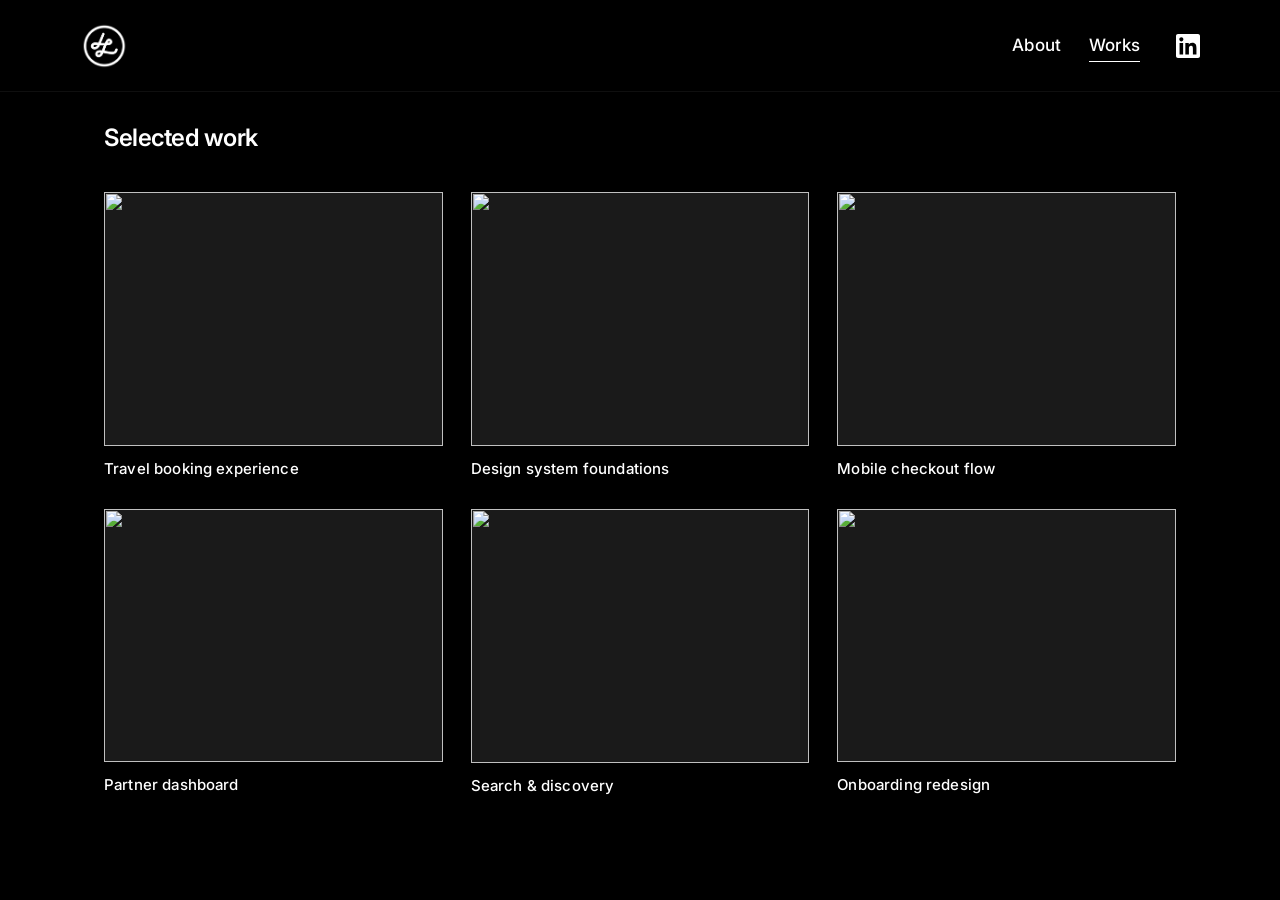
==== works.html @ 6d8e5030 "Initial site" ====
<!DOCTYPE html>
<html lang="en">
  <head>
    <meta charset="UTF-8" />
    <meta name="viewport" content="width=device-width, initial-scale=1.0" />
    <title>Works — Liya</title>
    <link rel="preconnect" href="https://fonts.googleapis.com" />
    <link rel="preconnect" href="https://fonts.gstatic.com" crossorigin />
    <link
      href="https://fonts.googleapis.com/css2?family=Inter:wght@400;500;600;700&display=swap"
      rel="stylesheet"
    />
    <link rel="stylesheet" href="styles.css" />
    <link rel="stylesheet" href="site-header.css" />
    <link rel="stylesheet" href="works.css" />
  </head>
  <body class="site-shell">
    <header class="site-nav" id="site-nav">
      <div class="site-nav__inner">
        <a class="site-nav__logo" href="index.html" aria-label="Liya — Home">
          <img src="assets/logo.png" alt="" width="80" height="80" />
        </a>
        <div class="site-nav__menu">
          <ul class="site-nav__links">
            <li class="site-nav__item">
              <a class="site-nav__link" href="index.html">About</a>
            </li>
            <li class="site-nav__item">
              <a
                class="site-nav__link site-nav__link--active"
                href="works.html"
                aria-current="page"
                >Works</a
              >
            </li>
          </ul>
          <a
            class="site-nav__social"
            href="https://www.linkedin.com/in/"
            target="_blank"
            rel="noopener noreferrer"
            aria-label="LinkedIn"
          >
            <svg viewBox="0 0 24 24" width="24" height="24" aria-hidden="true">
              <path
                fill="currentColor"
                d="M20.447 20.452h-3.554v-5.569c0-1.328-.027-3.037-1.852-3.037-1.853 0-2.136 1.445-2.136 2.939v5.667H9.351V9h3.414v1.561h.046c.477-.9 1.637-1.85 3.37-1.85 3.601 0 4.267 2.37 4.267 5.455v6.286zM5.337 7.433c-1.144 0-2.063-.926-2.063-2.065 0-1.138.92-2.063 2.063-2.063 1.14 0 2.064.925 2.064 2.063 0 1.139-.925 2.065-2.064 2.065zm1.782 13.019H3.555V9h3.564v11.452zM22 0H2C.9 0 0 .9 0 2v20c0 1.1.9 2 2 2h20c1.1 0 2-.9 2-2V2c0-1.1-.9-2-2-2z"
              />
            </svg>
          </a>
        </div>
      </div>
    </header>
    <main class="works-page">
      <h1 class="works-page__title">Selected work</h1>
      <ul class="work-grid">
        <li class="work-grid__item">
          <a class="work-card" href="#">
            <div class="work-card__media">
              <img
                src="https://picsum.photos/seed/liya-work-1/800/600"
                alt=""
                width="800"
                height="600"
                loading="lazy"
                decoding="async"
              />
            </div>
            <span class="work-card__title">Travel booking experience</span>
          </a>
        </li>
        <li class="work-grid__item">
          <a class="work-card" href="#">
            <div class="work-card__media">
              <img
                src="https://picsum.photos/seed/liya-work-2/800/600"
                alt=""
                width="800"
                height="600"
                loading="lazy"
                decoding="async"
              />
            </div>
            <span class="work-card__title">Design system foundations</span>
          </a>
        </li>
        <li class="work-grid__item">
          <a class="work-card" href="#">
            <div class="work-card__media">
              <img
                src="https://picsum.photos/seed/liya-work-3/800/600"
                alt=""
                width="800"
                height="600"
                loading="lazy"
                decoding="async"
              />
            </div>
            <span class="work-card__title">Mobile checkout flow</span>
          </a>
        </li>
        <li class="work-grid__item">
          <a class="work-card" href="#">
            <div class="work-card__media">
              <img
                src="https://picsum.photos/seed/liya-work-4/800/600"
                alt=""
                width="800"
                height="600"
                loading="lazy"
                decoding="async"
              />
            </div>
            <span class="work-card__title">Partner dashboard</span>
          </a>
        </li>
        <li class="work-grid__item">
          <a class="work-card" href="#">
            <div class="work-card__media">
              <img
                src="https://picsum.photos/seed/liya-work-5/800/600"
                alt=""
                width="800"
                height="600"
                loading="lazy"
                decoding="async"
              />
            </div>
            <span class="work-card__title">Search &amp; discovery</span>
          </a>
        </li>
        <li class="work-grid__item">
          <a class="work-card" href="#">
            <div class="work-card__media">
              <img
                src="https://picsum.photos/seed/liya-work-6/800/600"
                alt=""
                width="800"
                height="600"
                loading="lazy"
                decoding="async"
              />
            </div>
            <span class="work-card__title">Onboarding redesign</span>
          </a>
        </li>
      </ul>
    </main>
    <script src="site-header.js" defer></script>
  </body>
</html>
---- styles.css ----
*,
*::before,
*::after {
  box-sizing: border-box;
}

:root {
  --site-header-height: 5.75rem;
}

html {
  -webkit-text-size-adjust: 100%;
}

body {
  margin: 0;
  min-height: 100dvh;
  font-family: "Inter", system-ui, -apple-system, sans-serif;
  background: #000000;
  color: #ffffff;
  line-height: 1.5;
  -webkit-font-smoothing: antialiased;
}

.hero {
  min-height: calc(100dvh - var(--site-header-height, 5.75rem));
  display: flex;
  align-items: center;
  justify-content: center;
  padding: clamp(2rem, 6vw, 5rem) clamp(1.5rem, 5vw, 4rem);
}

.hero__inner {
  width: 100%;
  max-width: 1200px;
  display: grid;
  grid-template-columns: minmax(0, 1fr) minmax(0, 1.15fr);
  gap: clamp(2rem, 5vw, 4.5rem);
  align-items: center;
}

.hero__visual {
  display: flex;
  justify-content: flex-start;
  align-items: center;
}

.hero__photo {
  width: 100%;
  max-width: 420px;
  height: auto;
  display: block;
  object-fit: cover;
  aspect-ratio: 3 / 4;
}

.hero__content {
  display: flex;
  flex-direction: column;
  align-items: flex-start;
  gap: clamp(1.25rem, 3vw, 1.75rem);
}

.hero__tagline {
  margin: 0;
  font-size: clamp(0.8125rem, 1.1vw, 0.9375rem);
  font-weight: 500;
  letter-spacing: 0.01em;
  color: #a0a0a0;
  line-height: 1.45;
}

.hero__headline {
  margin: 0;
  font-size: clamp(1.5rem, 3.2vw, 2.375rem);
  font-weight: 700;
  line-height: 1.2;
  letter-spacing: -0.02em;
  color: #ffffff;
  max-width: 32ch;
}

.hero__secondary {
  margin: 0;
  font-size: clamp(0.9375rem, 1.35vw, 1.0625rem);
  font-weight: 400;
  color: #a0a0a0;
  line-height: 1.55;
  max-width: 48ch;
}

.hero__cta {
  margin-top: 0.5rem;
  display: inline-flex;
  align-items: center;
  justify-content: center;
  padding: 1rem 2.25rem;
  font-size: 0.9375rem;
  font-weight: 600;
  letter-spacing: 0.02em;
  color: #000000;
  background: #ffffff;
  text-decoration: none;
  border-radius: 0;
  border: none;
  transition: opacity 0.2s ease, transform 0.2s ease;
}

.hero__cta:hover {
  opacity: 0.92;
}

.hero__cta:focus-visible {
  outline: 2px solid #ffffff;
  outline-offset: 3px;
}

@media (max-width: 900px) {
  .hero__inner {
    grid-template-columns: 1fr;
    text-align: left;
  }

  .hero__visual {
    justify-content: center;
  }

  .hero__photo {
    max-width: min(320px, 70vw);
  }

  .hero__content {
    align-items: flex-start;
  }

  .hero__headline {
    max-width: none;
  }
}
---- site-header.css ----
/* Global top navigation — fixed, hide on scroll down / show on scroll up */

.site-shell {
  --header-offset: var(--site-header-height);
  padding-top: var(--header-offset);
  transition: padding-top 0.35s cubic-bezier(0.25, 0.46, 0.45, 0.94);
}

.site-shell.site-shell--nav-hidden {
  --header-offset: 0;
}

.site-nav {
  position: fixed;
  top: 0;
  left: 0;
  right: 0;
  z-index: 1000;
  height: var(--site-header-height);
  display: flex;
  align-items: center;
  background: #000000;
  border-bottom: 1px solid rgba(255, 255, 255, 0.06);
  transform: translateY(0);
  transition: transform 0.35s cubic-bezier(0.25, 0.46, 0.45, 0.94);
}

.site-shell.site-shell--nav-hidden .site-nav {
  transform: translateY(-100%);
}

.site-nav__inner {
  width: 100%;
  max-width: 1200px;
  margin: 0 auto;
  padding: 0 clamp(1.25rem, 4vw, 2.5rem);
  display: flex;
  align-items: center;
  justify-content: space-between;
  gap: 1.5rem;
}

.site-nav__logo {
  display: flex;
  align-items: center;
  justify-content: center;
  flex-shrink: 0;
  text-decoration: none;
  opacity: 1;
  transition: opacity 0.2s ease;
}

.site-nav__logo:hover {
  opacity: 0.85;
}

.site-nav__logo:focus-visible {
  outline: 2px solid #ffffff;
  outline-offset: 4px;
}

.site-nav__logo img {
  display: block;
  height: 3rem;
  width: auto;
}

.site-nav__menu {
  display: flex;
  align-items: center;
  gap: clamp(1.25rem, 3vw, 2.25rem);
}

.site-nav__links {
  display: flex;
  align-items: center;
  gap: clamp(1rem, 2.5vw, 1.75rem);
  list-style: none;
  margin: 0;
  padding: 0;
}

.site-nav__item {
  margin: 0;
}

.site-nav__link {
  position: relative;
  display: inline-block;
  font-size: 1.0625rem;
  font-weight: 500;
  color: #ffffff;
  text-decoration: none;
  letter-spacing: 0.01em;
  padding: 0.25rem 0;
  transition: color 0.2s ease;
}

.site-nav__link:hover {
  color: #a0a0a0;
}

.site-nav__link:focus-visible {
  outline: 2px solid #ffffff;
  outline-offset: 4px;
}

.site-nav__link::after {
  content: "";
  position: absolute;
  left: 0;
  right: 0;
  bottom: 0;
  height: 1px;
  background: #ffffff;
  transform: scaleX(0);
  transform-origin: left;
  transition: transform 0.25s ease;
}

.site-nav__link:hover::after,
.site-nav__link.site-nav__link--active::after {
  transform: scaleX(1);
}

.site-nav__link.site-nav__link--active {
  color: #ffffff;
}

.site-nav__link.site-nav__link--active:hover {
  color: #ffffff;
}

.site-nav__social {
  display: flex;
  align-items: center;
  justify-content: center;
  color: #ffffff;
  text-decoration: none;
  transition: color 0.2s ease, opacity 0.2s ease;
}

.site-nav__social:hover {
  color: #a0a0a0;
}

.site-nav__social:focus-visible {
  outline: 2px solid #ffffff;
  outline-offset: 4px;
}

.site-nav__social svg {
  display: block;
  width: 1.5rem;
  height: 1.5rem;
}

.simple-page {
  max-width: 42rem;
  margin: 0 auto;
  padding: clamp(1.5rem, 4vw, 2.5rem) clamp(1.5rem, 5vw, 4rem)
    clamp(3rem, 8vw, 5rem);
}

.simple-page__title {
  margin: 0 0 0.75rem;
  font-size: clamp(1.5rem, 3vw, 2rem);
  font-weight: 600;
  letter-spacing: -0.02em;
  color: #ffffff;
}

.simple-page__lead {
  margin: 0;
  font-size: 1rem;
  color: #a0a0a0;
  line-height: 1.6;
}

@media (prefers-reduced-motion: reduce) {
  .site-shell {
    transition: none;
  }

  .site-nav {
    transition: none;
  }

  .site-nav__link::after {
    transition: none;
  }
}
---- works.css ----
/* Works page — extends base from styles.css */

.works-page {
  max-width: 1200px;
  margin: 0 auto;
  padding: clamp(1.25rem, 3vw, 1.75rem) clamp(1.5rem, 5vw, 4rem)
    clamp(3rem, 8vw, 5rem);
}

.works-page__title {
  margin: 0 0 clamp(1.5rem, 4vw, 2.25rem);
  font-size: clamp(1.25rem, 2.5vw, 1.5rem);
  font-weight: 600;
  letter-spacing: -0.02em;
  color: #ffffff;
}

.work-grid {
  list-style: none;
  margin: 0;
  padding: 0;
  display: grid;
  grid-template-columns: repeat(auto-fill, minmax(min(100%, 260px), 1fr));
  gap: clamp(1.25rem, 3vw, 1.75rem);
}

.work-grid__item {
  margin: 0;
}

.work-card {
  display: block;
  text-decoration: none;
  color: inherit;
}

.work-card:focus-visible {
  outline: 2px solid #ffffff;
  outline-offset: 4px;
}

.work-card__media {
  position: relative;
  overflow: hidden;
  aspect-ratio: 4 / 3;
  background: #1a1a1a;
}

.work-card__media img {
  width: 100%;
  height: 100%;
  object-fit: cover;
  display: block;
  transform: scale(1);
  transition: transform 0.45s cubic-bezier(0.25, 0.46, 0.45, 0.94);
}

.work-card:hover .work-card__media img,
.work-card:focus-visible .work-card__media img {
  transform: scale(1.06);
}

.work-card__title {
  display: block;
  margin-top: 0.75rem;
  font-size: 0.9375rem;
  font-weight: 500;
  color: #ffffff;
  letter-spacing: 0.01em;
  transition: color 0.2s ease;
}

.work-card:hover .work-card__title,
.work-card:focus-visible .work-card__title {
  color: #a0a0a0;
}

@media (prefers-reduced-motion: reduce) {
  .work-card__media img {
    transition: none;
  }

  .work-card:hover .work-card__media img,
  .work-card:focus-visible .work-card__media img {
    transform: scale(1);
  }

  .work-card:hover .work-card__media,
  .work-card:focus-visible .work-card__media {
    outline: 1px solid rgba(255, 255, 255, 0.35);
    outline-offset: 2px;
  }
}
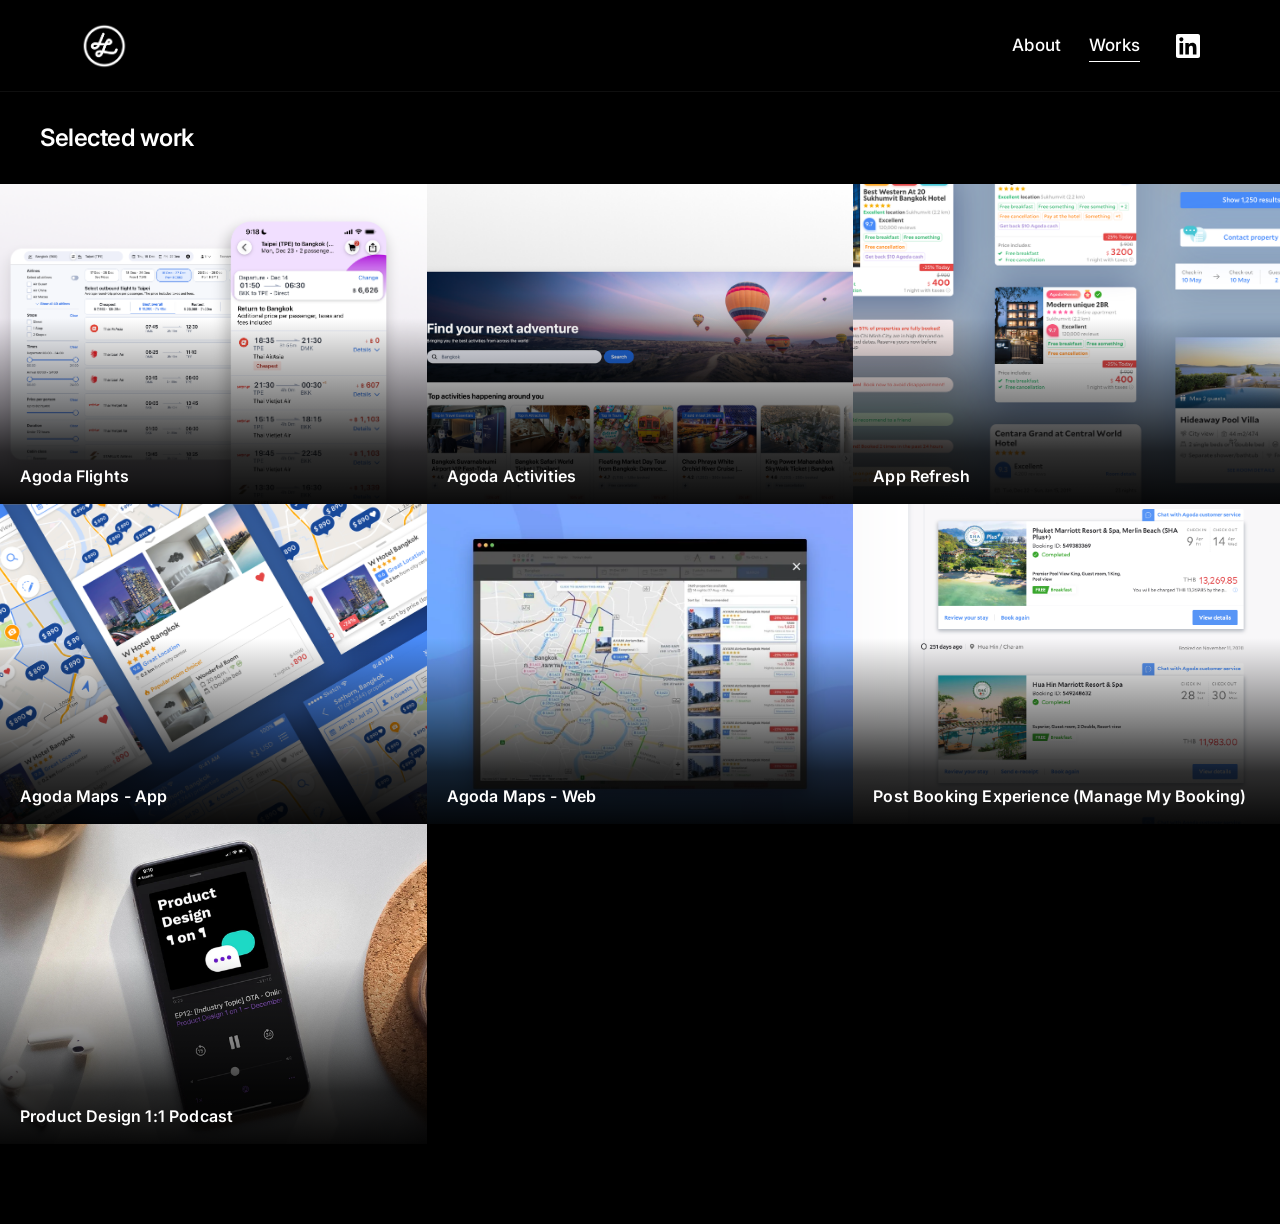
==== commit 1c8dd174: "Add case study pages, full-bleed works grid, and cover assets. Portfolio work pages live under work/" ====
--- a/works.html
+++ b/works.html
@@ -36,7 +36,7 @@
           </ul>
           <a
             class="site-nav__social"
-            href="https://www.linkedin.com/in/"
+            href="https://www.linkedin.com/in/liya-li/"
             target="_blank"
             rel="noopener noreferrer"
             aria-label="LinkedIn"
@@ -52,96 +52,113 @@
       </div>
     </header>
     <main class="works-page">
-      <h1 class="works-page__title">Selected work</h1>
+      <header class="works-page__head">
+        <h1 class="works-page__title">Selected work</h1>
+      </header>
       <ul class="work-grid">
         <li class="work-grid__item">
-          <a class="work-card" href="#">
+          <a class="work-card" href="work/agoda-flights.html">
             <div class="work-card__media">
               <img
-                src="https://picsum.photos/seed/liya-work-1/800/600"
+                src="assets/work-covers/agoda-flights.jpg"
                 alt=""
                 width="800"
                 height="600"
                 loading="lazy"
                 decoding="async"
               />
+              <span class="work-card__title">Agoda Flights</span>
             </div>
-            <span class="work-card__title">Travel booking experience</span>
           </a>
         </li>
         <li class="work-grid__item">
-          <a class="work-card" href="#">
+          <a class="work-card" href="work/agoda-activities.html">
             <div class="work-card__media">
               <img
-                src="https://picsum.photos/seed/liya-work-2/800/600"
+                src="assets/work-covers/agoda-activities.jpg"
                 alt=""
                 width="800"
                 height="600"
                 loading="lazy"
                 decoding="async"
               />
+              <span class="work-card__title">Agoda Activities</span>
             </div>
-            <span class="work-card__title">Design system foundations</span>
           </a>
         </li>
         <li class="work-grid__item">
-          <a class="work-card" href="#">
+          <a class="work-card" href="work/app-refresh.html">
             <div class="work-card__media">
               <img
-                src="https://picsum.photos/seed/liya-work-3/800/600"
+                src="assets/work-covers/app-refresh.jpg"
                 alt=""
                 width="800"
                 height="600"
                 loading="lazy"
                 decoding="async"
               />
+              <span class="work-card__title">App Refresh</span>
             </div>
-            <span class="work-card__title">Mobile checkout flow</span>
           </a>
         </li>
         <li class="work-grid__item">
-          <a class="work-card" href="#">
+          <a class="work-card" href="work/agoda-maps-app.html">
             <div class="work-card__media">
               <img
-                src="https://picsum.photos/seed/liya-work-4/800/600"
+                src="assets/work-covers/agoda-maps-app.jpg"
                 alt=""
                 width="800"
                 height="600"
                 loading="lazy"
                 decoding="async"
               />
+              <span class="work-card__title">Agoda Maps - App</span>
             </div>
-            <span class="work-card__title">Partner dashboard</span>
           </a>
         </li>
         <li class="work-grid__item">
-          <a class="work-card" href="#">
+          <a class="work-card" href="work/agoda-maps-web.html">
             <div class="work-card__media">
               <img
-                src="https://picsum.photos/seed/liya-work-5/800/600"
+                src="assets/work-covers/agoda-maps-web.jpg"
                 alt=""
                 width="800"
                 height="600"
                 loading="lazy"
                 decoding="async"
               />
+              <span class="work-card__title">Agoda Maps - Web</span>
             </div>
-            <span class="work-card__title">Search &amp; discovery</span>
           </a>
         </li>
         <li class="work-grid__item">
-          <a class="work-card" href="#">
+          <a class="work-card" href="work/post-booking-manage-my-booking.html">
             <div class="work-card__media">
               <img
-                src="https://picsum.photos/seed/liya-work-6/800/600"
+                src="assets/work-covers/post-booking-manage-my-booking.jpg"
                 alt=""
                 width="800"
                 height="600"
                 loading="lazy"
                 decoding="async"
               />
+              <span class="work-card__title">Post Booking Experience (Manage My Booking)</span>
             </div>
-            <span class="work-card__title">Onboarding redesign</span>
+          </a>
+        </li>
+        <li class="work-grid__item">
+          <a class="work-card" href="work/product-design-1-1-podcast.html">
+            <div class="work-card__media">
+              <img
+                src="assets/work-covers/product-design-1-1-podcast.jpg"
+                alt=""
+                width="800"
+                height="600"
+                loading="lazy"
+                decoding="async"
+              />
+              <span class="work-card__title">Product Design 1:1 Podcast</span>
+            </div>
           </a>
         </li>
       </ul>
--- a/works.css
+++ b/works.css
@@ -1,14 +1,18 @@
 /* Works page — extends base from styles.css */
 
 .works-page {
-  max-width: 1200px;
-  margin: 0 auto;
-  padding: clamp(1.25rem, 3vw, 1.75rem) clamp(1.5rem, 5vw, 4rem)
-    clamp(3rem, 8vw, 5rem);
+  margin: 0;
+  padding: 0 0 clamp(3rem, 8vw, 5rem);
+  max-width: none;
+}
+
+.works-page__head {
+  padding: clamp(1.25rem, 3vw, 1.75rem) clamp(1.25rem, 4vw, 2.5rem)
+    clamp(1.25rem, 3vw, 1.75rem);
 }
 
 .works-page__title {
-  margin: 0 0 clamp(1.5rem, 4vw, 2.25rem);
+  margin: 0;
   font-size: clamp(1.25rem, 2.5vw, 1.5rem);
   font-weight: 600;
   letter-spacing: -0.02em;
@@ -20,23 +24,39 @@
   margin: 0;
   padding: 0;
   display: grid;
-  grid-template-columns: repeat(auto-fill, minmax(min(100%, 260px), 1fr));
-  gap: clamp(1.25rem, 3vw, 1.75rem);
+  grid-template-columns: 1fr;
+  gap: 0;
+  width: 100%;
+}
+
+@media (min-width: 560px) {
+  .work-grid {
+    grid-template-columns: repeat(2, minmax(0, 1fr));
+  }
+}
+
+@media (min-width: 960px) {
+  .work-grid {
+    grid-template-columns: repeat(3, minmax(0, 1fr));
+  }
 }
 
 .work-grid__item {
   margin: 0;
+  min-width: 0;
 }
 
 .work-card {
   display: block;
+  height: 100%;
   text-decoration: none;
   color: inherit;
 }
 
 .work-card:focus-visible {
   outline: 2px solid #ffffff;
-  outline-offset: 4px;
+  outline-offset: -2px;
+  z-index: 1;
 }
 
 .work-card__media {
@@ -44,6 +64,25 @@
   overflow: hidden;
   aspect-ratio: 4 / 3;
   background: #1a1a1a;
+  isolation: isolate;
+}
+
+.work-card__media::after {
+  content: "";
+  position: absolute;
+  left: 0;
+  right: 0;
+  bottom: 0;
+  height: 58%;
+  z-index: 1;
+  pointer-events: none;
+  background: linear-gradient(
+    to top,
+    rgba(0, 0, 0, 0.96) 0%,
+    rgba(0, 0, 0, 0.82) 28%,
+    rgba(0, 0, 0, 0.52) 52%,
+    rgba(0, 0, 0, 0) 100%
+  );
 }
 
 .work-card__media img {
@@ -61,18 +100,26 @@
 }
 
 .work-card__title {
-  display: block;
-  margin-top: 0.75rem;
-  font-size: 0.9375rem;
-  font-weight: 500;
+  position: absolute;
+  left: 0;
+  bottom: 0;
+  margin: 0;
+  padding: 2rem clamp(0.75rem, 2.5vw, 1.25rem) clamp(0.85rem, 2vw, 1.1rem);
+  max-width: 100%;
+  box-sizing: border-box;
+  font-size: clamp(0.875rem, 2.1vw, 1rem);
+  font-weight: 600;
   color: #ffffff;
   letter-spacing: 0.01em;
+  line-height: 1.3;
+  text-align: left;
+  z-index: 2;
   transition: color 0.2s ease;
 }
 
 .work-card:hover .work-card__title,
 .work-card:focus-visible .work-card__title {
-  color: #a0a0a0;
+  color: #e8e8e8;
 }
 
 @media (prefers-reduced-motion: reduce) {
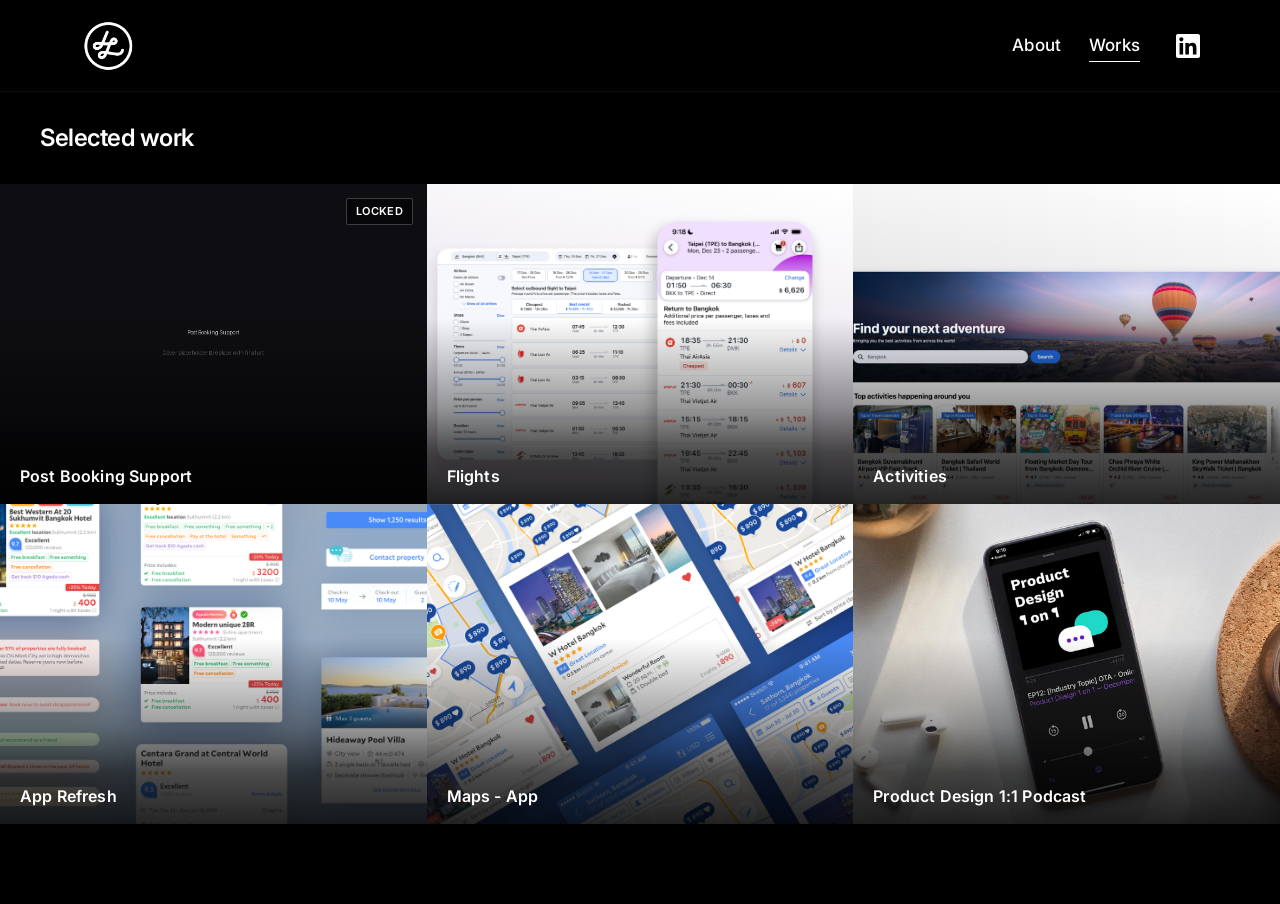
==== commit e20ff83c: "Portfolio: case studies, media, gated Post Booking Support, layout - Expand App refresh, Maps app, A" ====
--- a/works.html
+++ b/works.html
@@ -57,6 +57,22 @@
       </header>
       <ul class="work-grid">
         <li class="work-grid__item">
+          <a class="work-card work-card--locked" href="work/agoda-support.html">
+            <div class="work-card__media">
+              <img
+                src="assets/work-covers/agoda-support.jpg"
+                alt=""
+                width="800"
+                height="600"
+                loading="lazy"
+                decoding="async"
+              />
+              <span class="work-card__badge">Locked</span>
+              <span class="work-card__title">Post Booking Support</span>
+            </div>
+          </a>
+        </li>
+        <li class="work-grid__item">
           <a class="work-card" href="work/agoda-flights.html">
             <div class="work-card__media">
               <img
@@ -67,7 +83,7 @@
                 loading="lazy"
                 decoding="async"
               />
-              <span class="work-card__title">Agoda Flights</span>
+              <span class="work-card__title">Flights</span>
             </div>
           </a>
         </li>
@@ -82,7 +98,7 @@
                 loading="lazy"
                 decoding="async"
               />
-              <span class="work-card__title">Agoda Activities</span>
+              <span class="work-card__title">Activities</span>
             </div>
           </a>
         </li>
@@ -112,37 +128,7 @@
                 loading="lazy"
                 decoding="async"
               />
-              <span class="work-card__title">Agoda Maps - App</span>
-            </div>
-          </a>
-        </li>
-        <li class="work-grid__item">
-          <a class="work-card" href="work/agoda-maps-web.html">
-            <div class="work-card__media">
-              <img
-                src="assets/work-covers/agoda-maps-web.jpg"
-                alt=""
-                width="800"
-                height="600"
-                loading="lazy"
-                decoding="async"
-              />
-              <span class="work-card__title">Agoda Maps - Web</span>
-            </div>
-          </a>
-        </li>
-        <li class="work-grid__item">
-          <a class="work-card" href="work/post-booking-manage-my-booking.html">
-            <div class="work-card__media">
-              <img
-                src="assets/work-covers/post-booking-manage-my-booking.jpg"
-                alt=""
-                width="800"
-                height="600"
-                loading="lazy"
-                decoding="async"
-              />
-              <span class="work-card__title">Post Booking Experience (Manage My Booking)</span>
+              <span class="work-card__title">Maps - App</span>
             </div>
           </a>
         </li>
--- a/site-header.css
+++ b/site-header.css
@@ -61,7 +61,7 @@
 
 .site-nav__logo img {
   display: block;
-  height: 3rem;
+  height: 3.5rem;
   width: auto;
 }
 
--- a/works.css
+++ b/works.css
@@ -78,9 +78,9 @@
   pointer-events: none;
   background: linear-gradient(
     to top,
-    rgba(0, 0, 0, 0.96) 0%,
-    rgba(0, 0, 0, 0.82) 28%,
-    rgba(0, 0, 0, 0.52) 52%,
+    rgba(0, 0, 0, 0.86) 0%,
+    rgba(0, 0, 0, 0.7) 28%,
+    rgba(0, 0, 0, 0.4) 52%,
     rgba(0, 0, 0, 0) 100%
   );
 }
@@ -97,6 +97,32 @@
 .work-card:hover .work-card__media img,
 .work-card:focus-visible .work-card__media img {
   transform: scale(1.06);
+}
+
+.work-card__badge {
+  position: absolute;
+  top: clamp(0.65rem, 2vw, 0.85rem);
+  right: clamp(0.65rem, 2vw, 0.85rem);
+  z-index: 3;
+  padding: 0.28rem 0.55rem;
+  font-size: 0.6875rem;
+  font-weight: 600;
+  letter-spacing: 0.04em;
+  text-transform: uppercase;
+  color: #ffffff;
+  background: rgba(0, 0, 0, 0.55);
+  border: 1px solid rgba(255, 255, 255, 0.22);
+  border-radius: 2px;
+  pointer-events: none;
+}
+
+.work-card--locked .work-card__media::before {
+  content: "";
+  position: absolute;
+  inset: 0;
+  z-index: 2;
+  pointer-events: none;
+  background: rgba(0, 0, 0, 0.22);
 }
 
 .work-card__title {
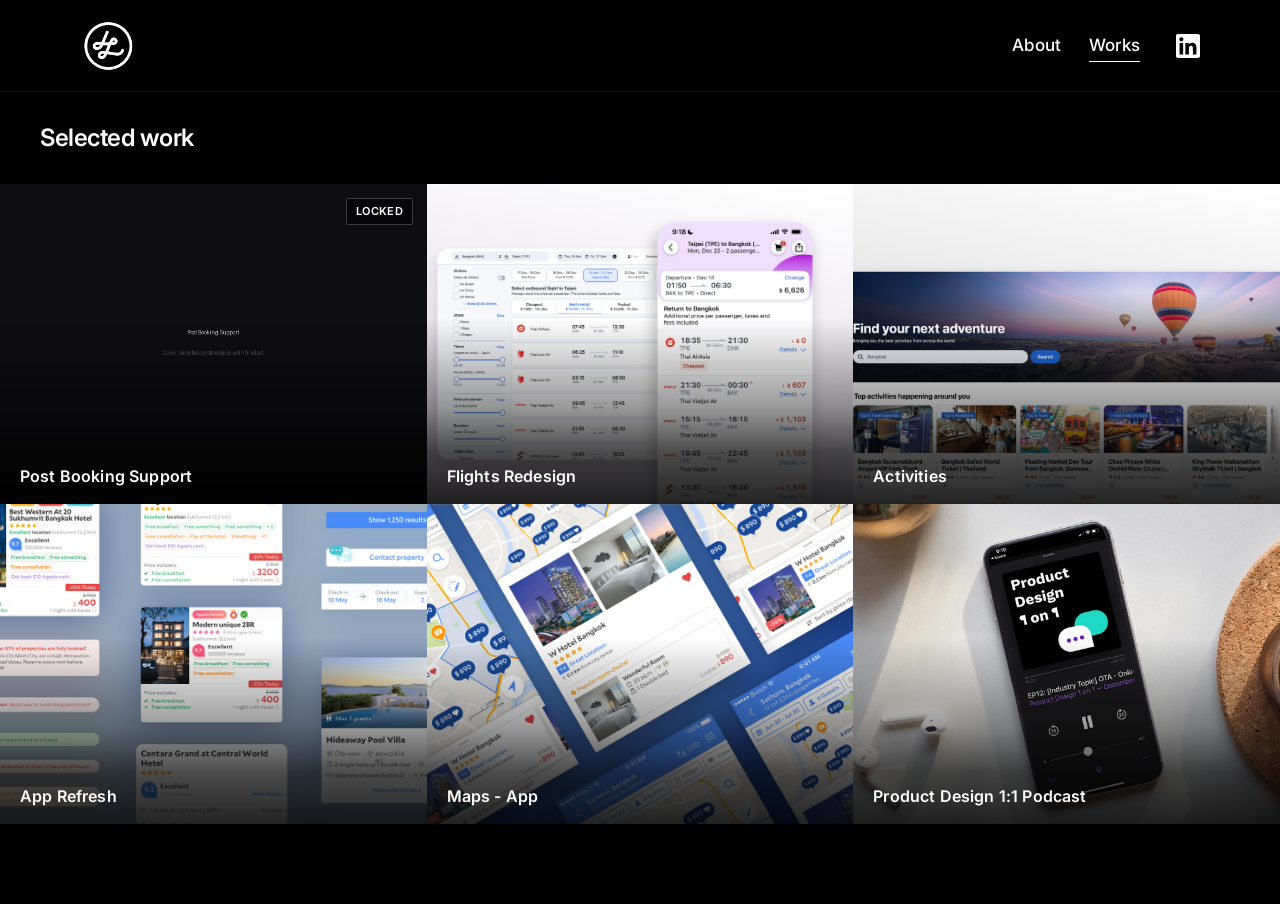
==== commit ec030712: "Rename Flights case study to Flights Redesign. Updates the works grid card and case study page title" ====
--- a/works.html
+++ b/works.html
@@ -83,7 +83,7 @@
                 loading="lazy"
                 decoding="async"
               />
-              <span class="work-card__title">Flights</span>
+              <span class="work-card__title">Flights Redesign</span>
             </div>
           </a>
         </li>
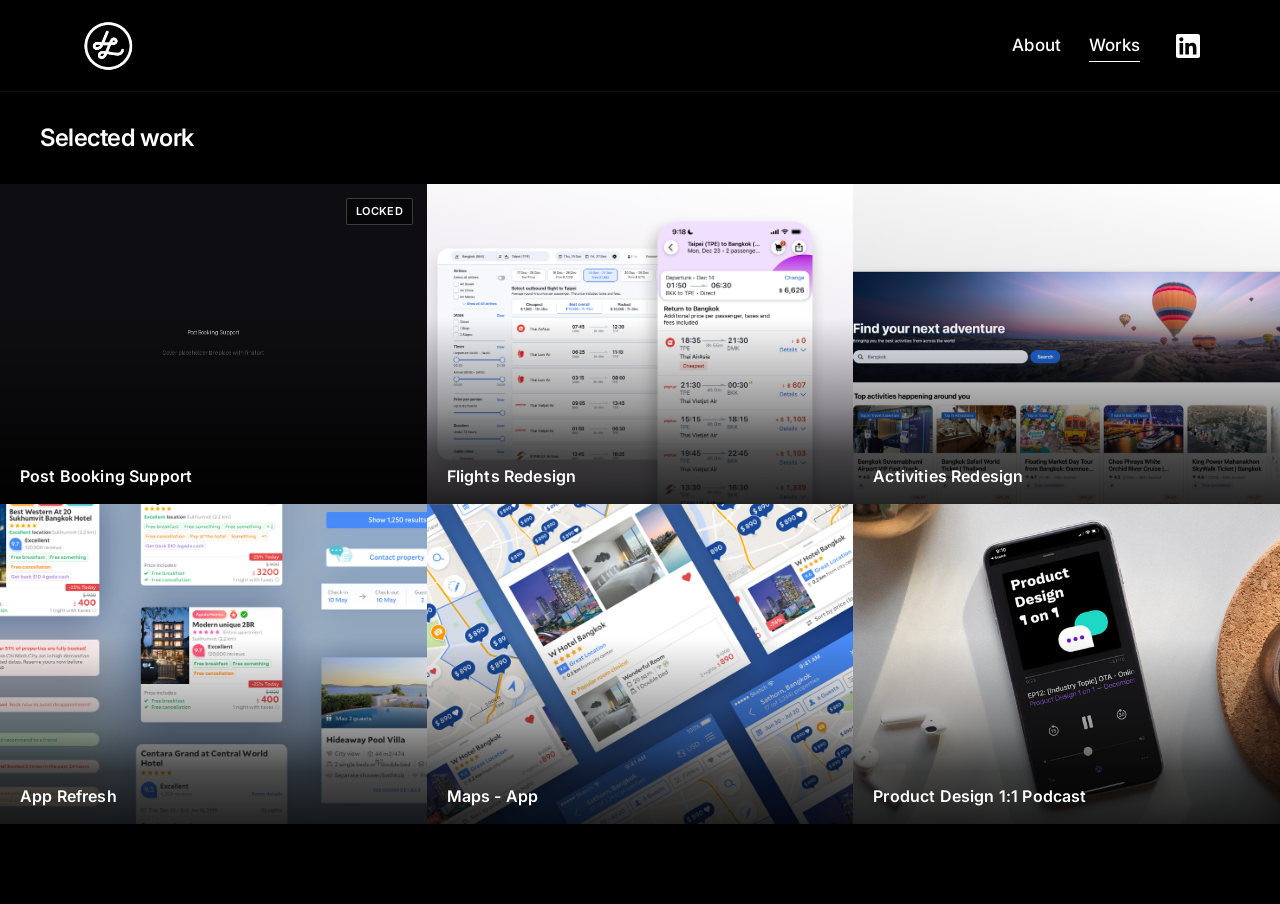
==== commit 51fadf8b: "Rename Activities case study to Activities Redesign. Updates the works grid card and case study page" ====
--- a/works.html
+++ b/works.html
@@ -98,7 +98,7 @@
                 loading="lazy"
                 decoding="async"
               />
-              <span class="work-card__title">Activities</span>
+              <span class="work-card__title">Activities Redesign</span>
             </div>
           </a>
         </li>
